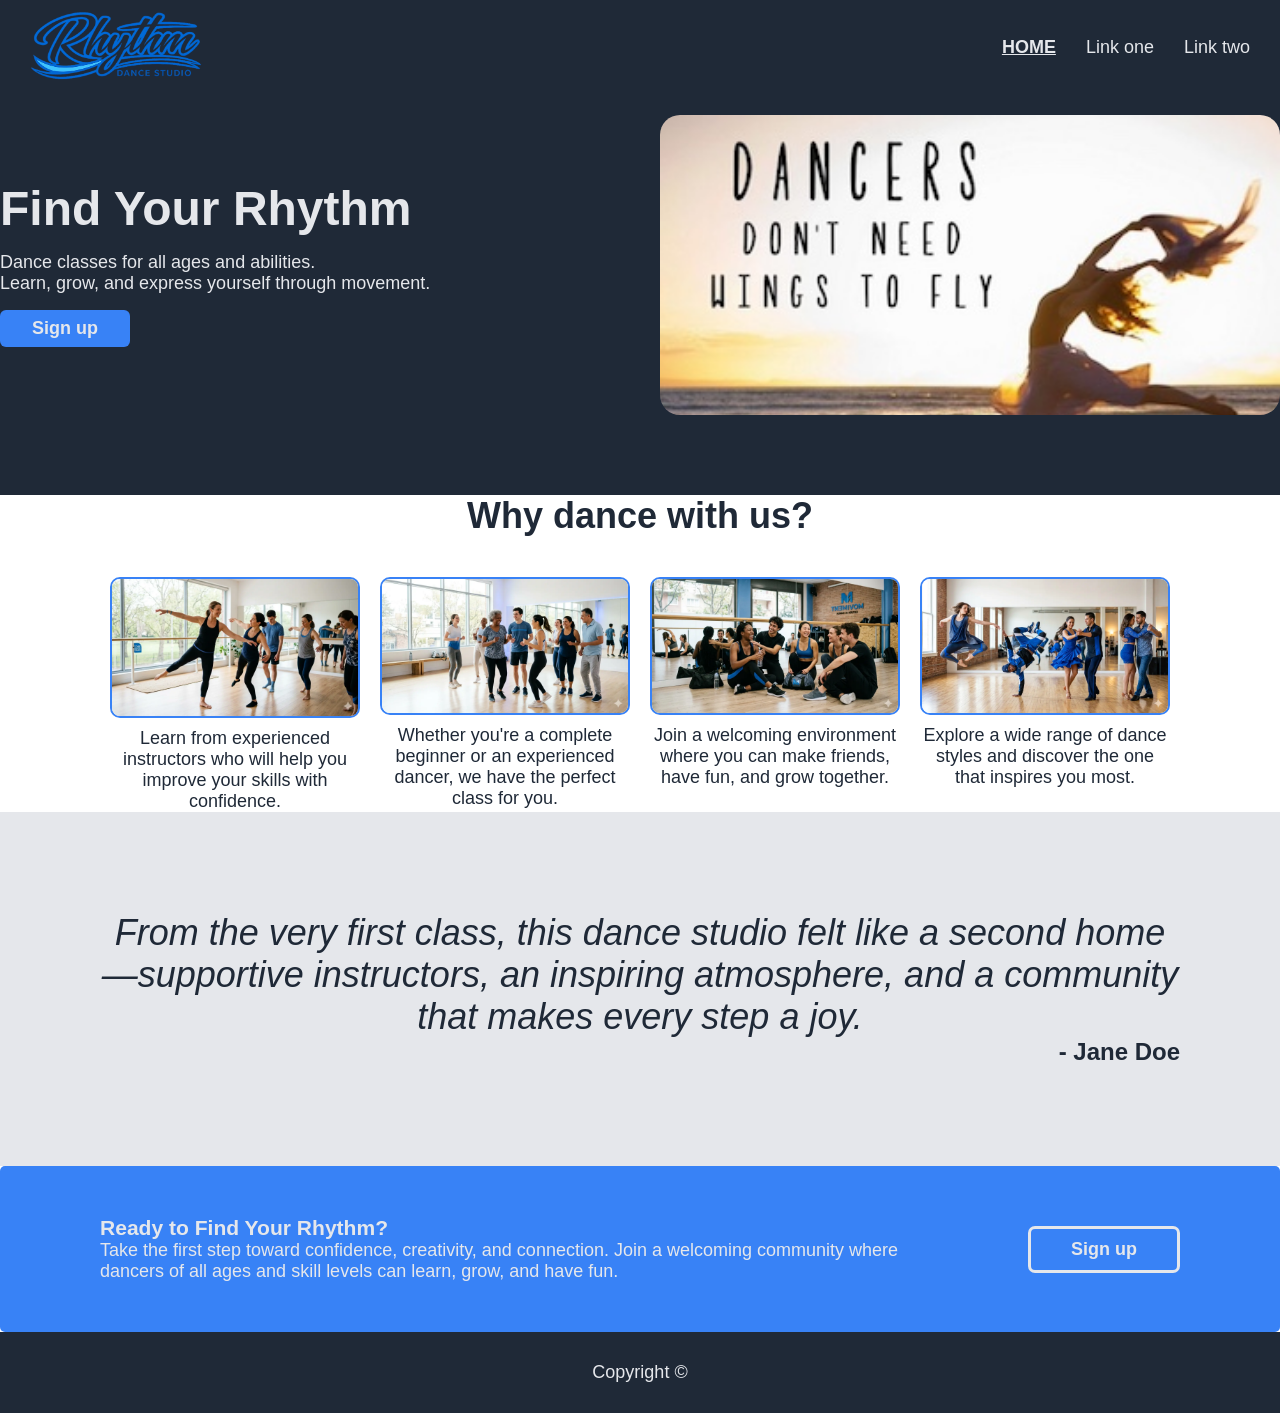
==== index.html @ b41df026 "feat: responsive CTA" ====
<!doctype html>
<html lang="en">
  <head>
    <meta charset="UTF-8" />
    <meta name="viewport" content="width=device-width, initial-scale=1.0" />
    <link rel="stylesheet" href="css/reset.css" />
    <link rel="stylesheet" href="css/typography.css" />
    <link rel="stylesheet" href="css/style.css" />
    <link rel="stylesheet" href="css/layout.css" />

    <title>Rhythm Dance Studio</title>
  </head>

  <body class="content-width">
    <header>
      <nav class="header-navigation">
        <a href="./index.html">
          <img src="./images/logo.png" alt="Rhythm Dance Studio" class="logo" />
        </a>

        <ul class="header-links">
          <li><a href="./index.html" class="active">HOME</a></li>
          <li><a href="#">Link one</a></li>
          <li><a href="#">Link two</a></li>
        </ul>
      </nav>
    </header>

    <main class="vertical-column landing-page">
      <section class="hero-body">
        <div class="hero-body-content">
          <h1 class="hero-body-title">Find Your Rhythm</h1>

          <p class="hero-body-subtext">
            Dance classes for all ages and abilities.
            <br />
            Learn, grow, and express yourself through movement.
          </p>
          <a href="#" class="btn-primary">Sign up</a>
        </div>

        <picture class="hero-body-image">
          <img
            src="./images/dancer.jpeg"
            alt="Dancers do not need wings to fly"
          />
        </picture>
      </section>

      <section>
        <h2 class="section-title">Why dance with us?</h2>

        <ul class="feature-list">
          <li>
            <figure class="feature">
              <img
                src="./images/features/1.webp"
                alt="A teacher guiding students during a dance class."
              />

              <figcaption>
                Learn from experienced instructors who will help you improve
                your skills with confidence.
              </figcaption>
            </figure>
          </li>

          <li>
            <figure class="feature">
              <img
                src="./images/features/2.webp"
                alt="Students of different ages and abilities dancing together."
              />

              <figcaption>
                Whether you're a complete beginner or an experienced dancer, we
                have the perfect class for you.
              </figcaption>
            </figure>
          </li>

          <li>
            <figure class="feature">
              <img
                src="./images/features/3.webp"
                alt="Students laughing and interacting before or after class."
              />

              <figcaption>
                Join a welcoming environment where you can make friends, have
                fun, and grow together.
              </figcaption>
            </figure>
          </li>

          <li>
            <figure class="feature">
              <img
                src="./images/features/4.webp"
                alt="A showcase of different styles such as Salsa, Bachata, Hip-Hop, and Contemporary."
              />

              <figcaption>
                Explore a wide range of dance styles and discover the one that
                inspires you most.
              </figcaption>
            </figure>
          </li>
        </ul>
      </section>

      <section class="quote-section">
        <p class="text">
          <em
            >From the very first class, this dance studio felt like a second
            home—supportive instructors, an inspiring atmosphere, and a
            community that makes every step a joy.</em
          >
        </p>
        <p class="author"><strong>- Jane Doe</strong></p>
      </section>

      <section class="cta">
        <div class="cta__content">
          <h3 class="cta__title">Ready to Find Your Rhythm?</h3>

          <p class="cta__description">
            Take the first step toward confidence, creativity, and connection.
            Join a welcoming community where dancers of all ages and skill
            levels can learn, grow, and have fun.
          </p>
        </div>

        <button class="cta__button">Sign up</button>
      </section>
    </main>

    <footer class="footer">
      <span class="footer__copyright">Copyright ©</span>
    </footer>
  </body>
</html>
---- css/typography.css ----
.section-title {
  font-size: var(--size-bigger);
  font-weight: 800;
  text-align: center;

  margin-bottom: 4rem;

  color: var(--color-text);
}
---- css/style.css ----
.quote-section {
  background-color: var(--color-text-light);
  justify-content: center;
  padding: 100px;
}

.quote-section .text {
  font-size: var(--size-bigger);
  font-weight: light;
  color: var(--color-text);
  text-align: center;
}
.quote-section .author {
  font-size: var(--size-big);
  color: var(--color-text);
  text-align: right;
}

.hero-body {
  display: flex;
  justify-content: space-between;
  align-items: center;

  background-color: var(--color-text);

  width: 100%;

  gap: 4rem;
  padding: 2rem 0 8rem;

  @media (max-width: 820px) {
    flex-direction: column;
  }
}

.header-navigation {
  display: flex;
  justify-content: space-between;
  align-items: center;

  background-color: var(--color-text);

  padding: 1rem 3rem;
}

.logo {
  height: 7rem;
}

.header-links {
  display: flex;
  list-style: none;
  gap: 3rem;
}

.header-links a {
  color: var(--color-text-light);
  text-decoration: none;
  font-size: var(--size-normal);
}

.header-links a.active {
  font-weight: bold;
  text-decoration: underline;
}

.header-links a:hover {
  text-decoration: underline;
}

.hero-body-content {
  flex: 1;

  display: flex;
  flex-direction: column;
  align-items: flex-start;

  gap: 1.6rem;
}

.hero-body-title {
  font-size: var(--size-hero);
  font-weight: extra-bold;
  color: var(--color-text-light);
  line-height: 1.1;
}

.hero-body-subtext {
  font-size: var(--size-normal);
  color: #e5e7eb;
}

.btn-primary {
  display: inline-block;
  background-color: var(--color-primary);
  color: var(--color-text-light);
  padding: 0.8rem 3.2rem;
  border-radius: 6px;
  text-decoration: none;
  font-size: var(--size-normal);
  font-weight: 700;
  transition: all 0.3s ease;
}

.btn-primary:hover {
  background-color: var(--color-text-light);
  color: var(--color-primary);
}

.hero-body-image {
  flex: 1;
  max-height: 30rem;
  overflow: hidden;
  border-radius: 20px;
}

.hero-body-image img {
  width: 100%;
  height: 100%;
  object-fit: cover;
}

.feature {
  min-width: 21rem;
  max-width: 25rem;

  @media (max-width: 1222px) {
    max-width: 30rem;
  }

  @media (max-width: 705px) {
    max-width: 40rem;
  }
}
.feature img {
  width: 100%;

  object-fit: cover;

  border: 2px solid var(--color-primary);
  border-radius: 10px;
}
.feature figcaption {
  font-size: var(--size-normal);
  text-align: center;
  margin-top: 0.5rem;
}

.feature-list {
  display: flex;
  justify-content: center;
  flex-wrap: wrap;

  width: 100%;

  gap: 2rem;

  list-style: none;
}

.cta {
  display: flex;
  justify-content: center;
  align-items: center;

  gap: 10rem;

  background-color: var(--color-primary);
  border-radius: 0.5rem;
  color: var(--color-text-light);

  width: fit-content;
  padding: 5rem 10rem;

  font-size: var(--size-normal);

  @media (max-width: 700px) {
    flex-direction: column;
    gap: 4rem;
  }
}

.cta__button {
  flex-shrink: 0;

  display: flex;
  justify-content: center;
  align-items: center;

  padding: 1rem 4rem;
  color: var(--color-text-light);
  background-color: var(--color-primary);
  font-size: var(--size-normal);
  font-weight: 700;
  border: 0.3rem solid var(--color-text-light);
  border-radius: 0.7rem;
  cursor: pointer;
}

.footer {
  text-align: center;
  background-color: var(--color-text);

  padding: 3rem 0;
  color: var(--color-text-light);
}
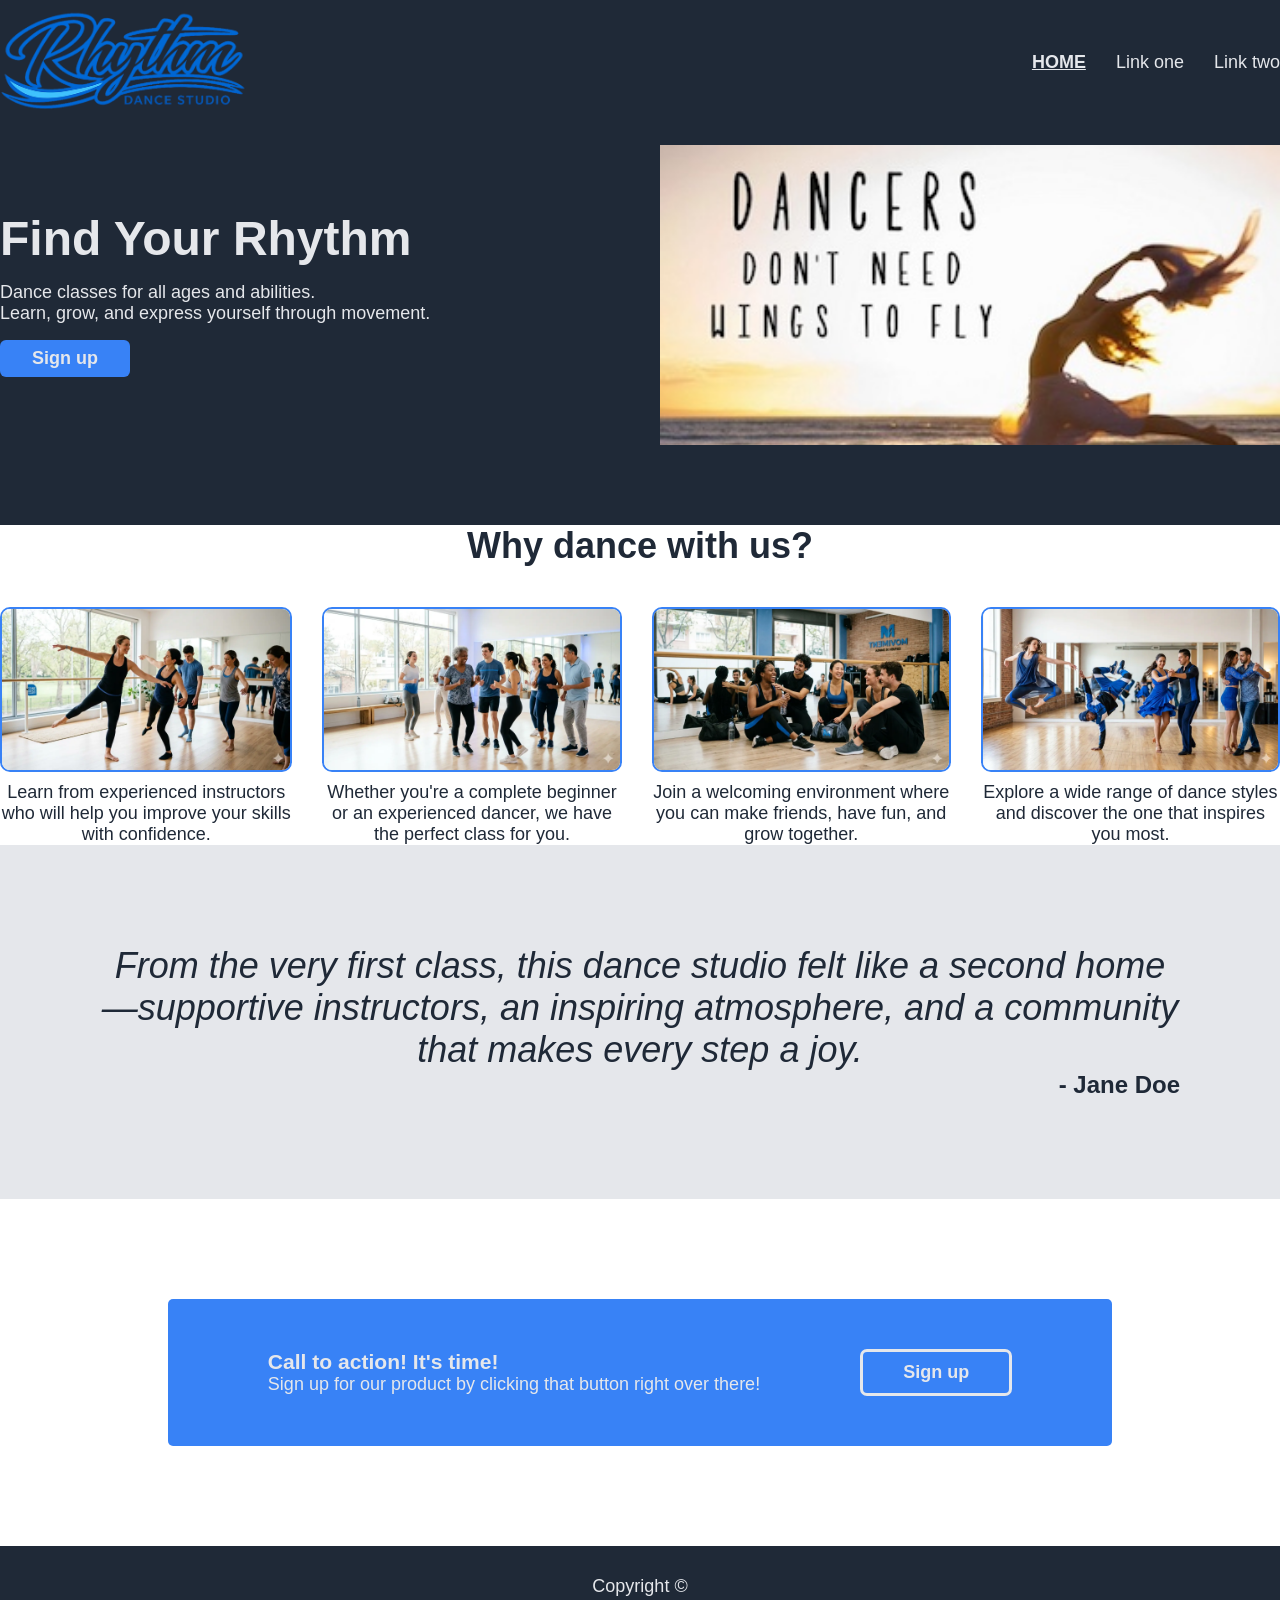
==== commit 075edd4c: "Merge branch 'JuanTorres93:master' into master" ====
--- a/index.html
+++ b/index.html
@@ -1,142 +1,121 @@
 <!doctype html>
 <html lang="en">
-  <head>
-    <meta charset="UTF-8" />
-    <meta name="viewport" content="width=device-width, initial-scale=1.0" />
-    <link rel="stylesheet" href="css/reset.css" />
-    <link rel="stylesheet" href="css/typography.css" />
-    <link rel="stylesheet" href="css/style.css" />
-    <link rel="stylesheet" href="css/layout.css" />
 
-    <title>Rhythm Dance Studio</title>
-  </head>
+<head>
+  <meta charset="UTF-8" />
+  <meta name="viewport" content="width=device-width, initial-scale=1.0" />
+  <link rel="stylesheet" href="css/reset.css" />
+  <link rel="stylesheet" href="css/typography.css" />
+  <link rel="stylesheet" href="css/style.css" />
 
-  <body class="content-width">
-    <header>
-      <nav class="header-navigation">
-        <a href="./index.html">
-          <img src="./images/logo.png" alt="Rhythm Dance Studio" class="logo" />
-        </a>
+  <title>Document</title>
+</head>
 
-        <ul class="header-links">
-          <li><a href="./index.html" class="active">HOME</a></li>
-          <li><a href="#">Link one</a></li>
-          <li><a href="#">Link two</a></li>
-        </ul>
-      </nav>
-    </header>
+</html>
 
-    <main class="vertical-column landing-page">
-      <section class="hero-body">
-        <div class="hero-body-content">
-          <h1 class="hero-body-title">Find Your Rhythm</h1>
+<body>
+  <header>
+    <nav class="header-navigation">
+      <a href="./index.html">
+        <img src="./images/logo.png" alt="Rhythm Dance Studio" class="logo">
+      </a>
+      <ul class="header-links">
+        <li><a href="./index.html" class="active">HOME</a></li>
+        <li><a href="#">Link one</a></li>
+        <li><a href="#">Link two</a></li>
+      </ul>
+    </nav>
 
-          <p class="hero-body-subtext">
-            Dance classes for all ages and abilities.
-            <br />
-            Learn, grow, and express yourself through movement.
-          </p>
-          <a href="#" class="btn-primary">Sign up</a>
-        </div>
+    <div class="header-body">
+      <div class="header-body-content">
+        <h1 class="header-body-title">Find Your Rhythm</h1>
+        <p class="header-body-subtext">
+          Dance classes for all ages and abilities.
+          <br>
+          Learn, grow, and express yourself through movement.
+        </p>
+        <a href="#" class="btn-primary">Sign up</a>
+      </div>
+      <div class="header-body-image">
+        <img src="./images/dancer.jpeg" alt="Dancers do not need winks to fly">
+      </div>
+    </div>
+  </header>
 
-        <picture class="hero-body-image">
-          <img
-            src="./images/dancer.jpeg"
-            alt="Dancers do not need wings to fly"
-          />
-        </picture>
-      </section>
+  <section>
+    <h2 class="section-title">Why dance with us?</h2>
 
-      <section>
-        <h2 class="section-title">Why dance with us?</h2>
+    <ul class="feature-list">
+      <li>
+        <figure class="feature">
+          <img src="./images/features/1.webp" alt="A teacher guiding students during a dance class." />
 
-        <ul class="feature-list">
-          <li>
-            <figure class="feature">
-              <img
-                src="./images/features/1.webp"
-                alt="A teacher guiding students during a dance class."
-              />
+          <figcaption>
+            Learn from experienced instructors who will help you improve your
+            skills with confidence.
+          </figcaption>
+        </figure>
+      </li>
 
-              <figcaption>
-                Learn from experienced instructors who will help you improve
-                your skills with confidence.
-              </figcaption>
-            </figure>
-          </li>
+      <li>
+        <figure class="feature">
+          <img src="./images/features/2.webp" alt="Students of different ages and abilities dancing together." />
 
-          <li>
-            <figure class="feature">
-              <img
-                src="./images/features/2.webp"
-                alt="Students of different ages and abilities dancing together."
-              />
+          <figcaption>
+            Whether you're a complete beginner or an experienced dancer, we
+            have the perfect class for you.
+          </figcaption>
+        </figure>
+      </li>
 
-              <figcaption>
-                Whether you're a complete beginner or an experienced dancer, we
-                have the perfect class for you.
-              </figcaption>
-            </figure>
-          </li>
+      <li>
+        <figure class="feature">
+          <img src="./images/features/3.webp" alt="Students laughing and interacting before or after class." />
 
-          <li>
-            <figure class="feature">
-              <img
-                src="./images/features/3.webp"
-                alt="Students laughing and interacting before or after class."
-              />
+          <figcaption>
+            Join a welcoming environment where you can make friends, have fun,
+            and grow together.
+          </figcaption>
+        </figure>
+      </li>
 
-              <figcaption>
-                Join a welcoming environment where you can make friends, have
-                fun, and grow together.
-              </figcaption>
-            </figure>
-          </li>
+      <li>
+        <figure class="feature">
+          <img src="./images/features/4.webp"
+            alt="A showcase of different styles such as Salsa, Bachata, Hip-Hop, and Contemporary." />
 
-          <li>
-            <figure class="feature">
-              <img
-                src="./images/features/4.webp"
-                alt="A showcase of different styles such as Salsa, Bachata, Hip-Hop, and Contemporary."
-              />
+          <figcaption>
+            Explore a wide range of dance styles and discover the one that
+            inspires you most.
+          </figcaption>
+        </figure>
+      </li>
+    </ul>
+  </section>
 
-              <figcaption>
-                Explore a wide range of dance styles and discover the one that
-                inspires you most.
-              </figcaption>
-            </figure>
-          </li>
-        </ul>
-      </section>
+  <section class="quote-section">
+    <p class="text"><em>From the very first class, this dance studio felt like a second home—supportive
+        instructors, an
+        inspiring atmosphere, and a community that makes every step a joy.</em>
+    </p>
+    <p class="author"><strong>- Jane Doe</strong></p>
+  </section>
 
-      <section class="quote-section">
-        <p class="text">
-          <em
-            >From the very first class, this dance studio felt like a second
-            home—supportive instructors, an inspiring atmosphere, and a
-            community that makes every step a joy.</em
-          >
-        </p>
-        <p class="author"><strong>- Jane Doe</strong></p>
-      </section>
+  <section class="cta">
+    <div class="cta__content">
+      <h3 class="cta__title">Call to action! It's time!</h3>
+      <p class="cta__description">
+        Sign up for our product by clicking that button right over there!
+      </p>
+    </div>
+    <div class="cta__button-container">
+      <button class="cta__button">Sign up</button>
+    </div>
+  </section>
 
-      <section class="cta">
-        <div class="cta__content">
-          <h3 class="cta__title">Ready to Find Your Rhythm?</h3>
+  <footer class="footer">
+    <span class="footer__copyright">Copyright ©</span>
+  </footer>
+</body>
 
-          <p class="cta__description">
-            Take the first step toward confidence, creativity, and connection.
-            Join a welcoming community where dancers of all ages and skill
-            levels can learn, grow, and have fun.
-          </p>
-        </div>
-
-        <button class="cta__button">Sign up</button>
-      </section>
-    </main>
-
-    <footer class="footer">
-      <span class="footer__copyright">Copyright ©</span>
-    </footer>
-  </body>
-</html>
+</html>
--- a/css/style.css
+++ b/css/style.css
@@ -1,50 +1,35 @@
-.quote-section {
-  background-color: var(--color-text-light);
-  justify-content: center;
-  padding: 100px;
+.quote-section{
+    background-color: var(--color-text-light);
+    justify-content:center;
+    padding: 100px;
 }
 
-.quote-section .text {
-  font-size: var(--size-bigger);
-  font-weight: light;
-  color: var(--color-text);
-  text-align: center;
+.quote-section .text{
+    font-size: var(--size-bigger);
+    font-weight: light;
+    color: var(--color-text);
+    text-align: center;
 }
-.quote-section .author {
-  font-size: var(--size-big);
-  color: var(--color-text);
-  text-align: right;
+.quote-section .author{
+    font-size: var(--size-big);
+    color: var(--color-text);
+    text-align: right;
 }
-
-.hero-body {
-  display: flex;
-  justify-content: space-between;
-  align-items: center;
-
+header {
   background-color: var(--color-text);
-
-  width: 100%;
-
-  gap: 4rem;
-  padding: 2rem 0 8rem;
-
-  @media (max-width: 820px) {
-    flex-direction: column;
-  }
+  padding: 0 0rem;
 }
 
 .header-navigation {
   display: flex;
   justify-content: space-between;
   align-items: center;
-
-  background-color: var(--color-text);
-
-  padding: 1rem 3rem;
 }
 
 .logo {
-  height: 7rem;
+  height: 10rem;
+  margin-top: 1rem;
+  margin-bottom: 1rem;
 }
 
 .header-links {
@@ -65,27 +50,33 @@
 }
 
 .header-links a:hover {
-  text-decoration: underline;
+  font-weight: bold;
 }
 
-.hero-body-content {
+.header-body {
+  display: flex;
+  justify-content: space-between;
+  align-items: center;
+  gap: 4rem;
+  padding: 2rem 0 8rem;
+}
+
+.header-body-content {
   flex: 1;
-
   display: flex;
   flex-direction: column;
   align-items: flex-start;
-
   gap: 1.6rem;
 }
 
-.hero-body-title {
+.header-body-title {
   font-size: var(--size-hero);
   font-weight: extra-bold;
   color: var(--color-text-light);
   line-height: 1.1;
 }
 
-.hero-body-subtext {
+.header-body-subtext {
   font-size: var(--size-normal);
   color: #e5e7eb;
 }
@@ -107,30 +98,23 @@
   color: var(--color-primary);
 }
 
-.hero-body-image {
+.header-body-image {
   flex: 1;
-  max-height: 30rem;
+  max-height: 300px;
   overflow: hidden;
-  border-radius: 20px;
+  border-radius: none;
 }
 
-.hero-body-image img {
+.header-body-image img {
   width: 100%;
   height: 100%;
   object-fit: cover;
 }
 
 .feature {
-  min-width: 21rem;
-  max-width: 25rem;
+  min-width: 19rem;
 
-  @media (max-width: 1222px) {
-    max-width: 30rem;
-  }
-
-  @media (max-width: 705px) {
-    max-width: 40rem;
-  }
+  overflow: hidden;
 }
 .feature img {
   width: 100%;
@@ -148,22 +132,15 @@
 
 .feature-list {
   display: flex;
-  justify-content: center;
-  flex-wrap: wrap;
-
-  width: 100%;
-
-  gap: 2rem;
-
   list-style: none;
+  gap: 3rem;
+  justify-content: space-around;
 }
-
+/* -------------------------------cta - footer----------------------------------- */
 .cta {
   display: flex;
-  justify-content: center;
+  justify-content: space-between;
   align-items: center;
-
-  gap: 10rem;
 
   background-color: var(--color-primary);
   border-radius: 0.5rem;
@@ -171,18 +148,19 @@
 
   width: fit-content;
   padding: 5rem 10rem;
-
+  margin: 10rem auto 10rem auto;
   font-size: var(--size-normal);
-
-  @media (max-width: 700px) {
-    flex-direction: column;
-    gap: 4rem;
-  }
 }
 
+.cta__button-container {
+  display: flex;
+  justify-content: center;
+  align-items: center;
+
+  gap: 2rem;
+  margin-left: 10rem;
+}
 .cta__button {
-  flex-shrink: 0;
-
   display: flex;
   justify-content: center;
   align-items: center;
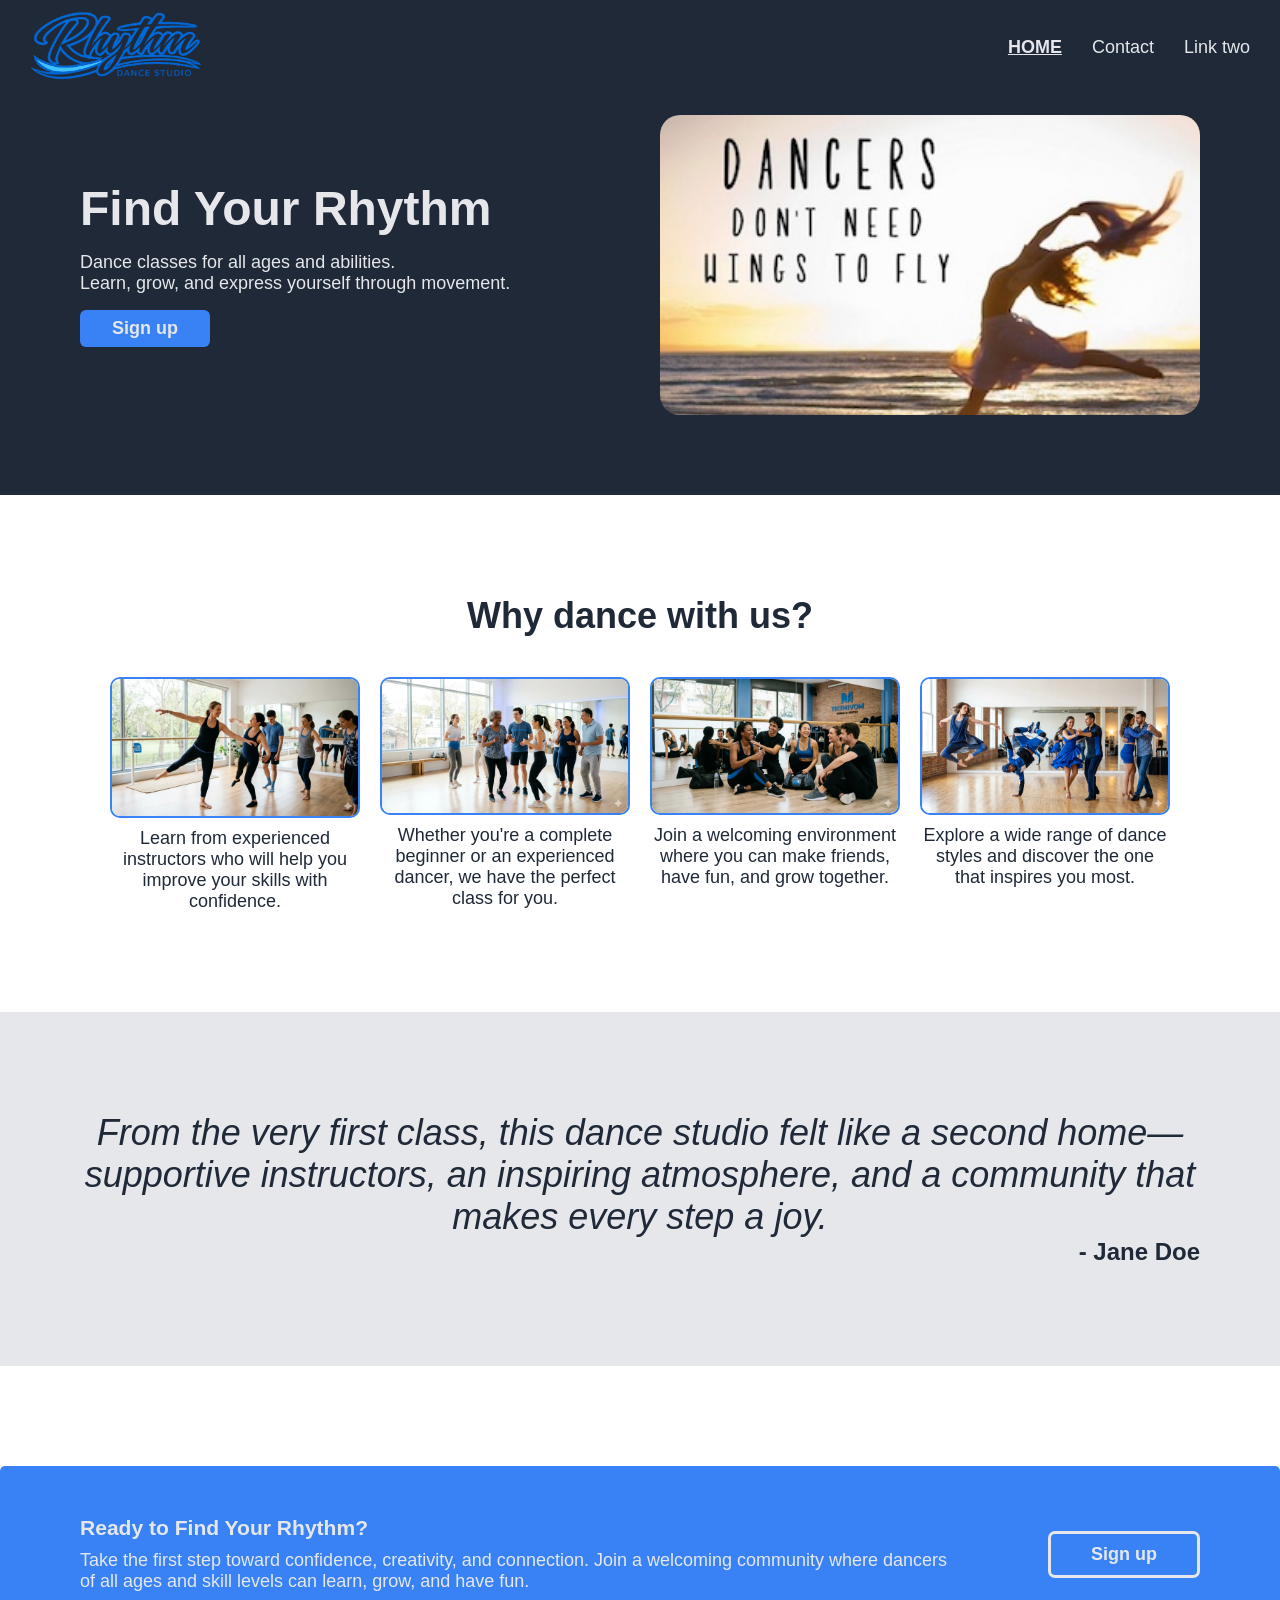
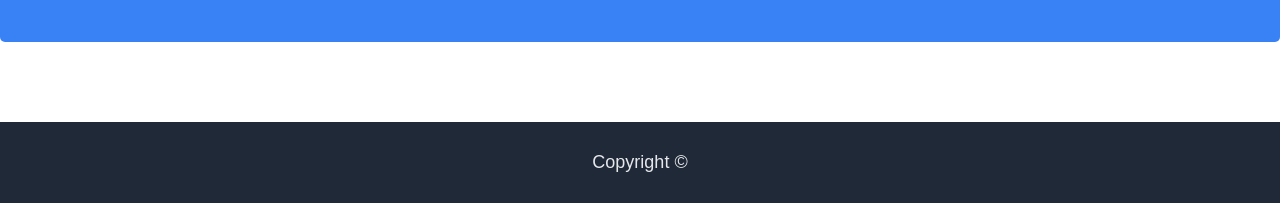
==== commit b9fb4e4d: "feat: created hero section for contact page" ====
--- a/index.html
+++ b/index.html
@@ -1,121 +1,143 @@
 <!doctype html>
 <html lang="en">
+  <head>
+    <meta charset="UTF-8" />
+    <meta name="viewport" content="width=device-width, initial-scale=1.0" />
 
-<head>
-  <meta charset="UTF-8" />
-  <meta name="viewport" content="width=device-width, initial-scale=1.0" />
-  <link rel="stylesheet" href="css/reset.css" />
-  <link rel="stylesheet" href="css/typography.css" />
-  <link rel="stylesheet" href="css/style.css" />
+    <link rel="stylesheet" href="css/reset.css" />
+    <link rel="stylesheet" href="css/typography.css" />
+    <link rel="stylesheet" href="css/style.css" />
+    <link rel="stylesheet" href="css/layout.css" />
 
-  <title>Document</title>
-</head>
+    <title>Rhythm Dance Studio</title>
+  </head>
 
+  <body class="content-width">
+    <header>
+      <nav class="header-navigation">
+        <a href="./index.html">
+          <img src="./images/logo.png" alt="Rhythm Dance Studio" class="logo" />
+        </a>
+
+        <ul class="header-links">
+          <li><a href="./index.html" class="active">HOME</a></li>
+          <li><a href="./pages/contact.html">Contact</a></li>
+          <li><a href="#">Link two</a></li>
+        </ul>
+      </nav>
+    </header>
+
+    <main class="vertical-column landing-page sections-padding">
+      <section class="hero-body">
+        <div class="hero-body-content">
+          <h1 class="hero-body-title">Find Your Rhythm</h1>
+
+          <p class="hero-body-subtext">
+            Dance classes for all ages and abilities.
+            <br />
+            Learn, grow, and express yourself through movement.
+          </p>
+          <a href="#" class="btn-primary">Sign up</a>
+        </div>
+
+        <picture class="hero-body-image">
+          <img
+            src="./images/dancer.jpeg"
+            alt="Dancers do not need wings to fly"
+          />
+        </picture>
+      </section>
+
+      <section>
+        <h2 class="section-title">Why dance with us?</h2>
+
+        <ul class="feature-list">
+          <li>
+            <figure class="feature">
+              <img
+                src="./images/features/1.webp"
+                alt="A teacher guiding students during a dance class."
+              />
+
+              <figcaption>
+                Learn from experienced instructors who will help you improve
+                your skills with confidence.
+              </figcaption>
+            </figure>
+          </li>
+
+          <li>
+            <figure class="feature">
+              <img
+                src="./images/features/2.webp"
+                alt="Students of different ages and abilities dancing together."
+              />
+
+              <figcaption>
+                Whether you're a complete beginner or an experienced dancer, we
+                have the perfect class for you.
+              </figcaption>
+            </figure>
+          </li>
+
+          <li>
+            <figure class="feature">
+              <img
+                src="./images/features/3.webp"
+                alt="Students laughing and interacting before or after class."
+              />
+
+              <figcaption>
+                Join a welcoming environment where you can make friends, have
+                fun, and grow together.
+              </figcaption>
+            </figure>
+          </li>
+
+          <li>
+            <figure class="feature">
+              <img
+                src="./images/features/4.webp"
+                alt="A showcase of different styles such as Salsa, Bachata, Hip-Hop, and Contemporary."
+              />
+
+              <figcaption>
+                Explore a wide range of dance styles and discover the one that
+                inspires you most.
+              </figcaption>
+            </figure>
+          </li>
+        </ul>
+      </section>
+
+      <section class="quote-section">
+        <p class="text">
+          <em
+            >From the very first class, this dance studio felt like a second
+            home—supportive instructors, an inspiring atmosphere, and a
+            community that makes every step a joy.</em
+          >
+        </p>
+        <p class="author"><strong>- Jane Doe</strong></p>
+      </section>
+
+      <section class="cta">
+        <div class="cta__content">
+          <h3 class="cta__title">Ready to Find Your Rhythm?</h3>
+
+          <p class="cta__description">
+            Take the first step toward confidence, creativity, and connection.
+            Join a welcoming community where dancers of all ages and skill
+            levels can learn, grow, and have fun.
+          </p>
+        </div>
+
+        <button class="cta__button">Sign up</button>
+      </section>
+    </main>
+
+    <footer class="footer">
+      <span class="footer__copyright">Copyright ©</span>
+    </footer>
+  </body>
 </html>
-
-<body>
-  <header>
-    <nav class="header-navigation">
-      <a href="./index.html">
-        <img src="./images/logo.png" alt="Rhythm Dance Studio" class="logo">
-      </a>
-      <ul class="header-links">
-        <li><a href="./index.html" class="active">HOME</a></li>
-        <li><a href="#">Link one</a></li>
-        <li><a href="#">Link two</a></li>
-      </ul>
-    </nav>
-
-    <div class="header-body">
-      <div class="header-body-content">
-        <h1 class="header-body-title">Find Your Rhythm</h1>
-        <p class="header-body-subtext">
-          Dance classes for all ages and abilities.
-          <br>
-          Learn, grow, and express yourself through movement.
-        </p>
-        <a href="#" class="btn-primary">Sign up</a>
-      </div>
-      <div class="header-body-image">
-        <img src="./images/dancer.jpeg" alt="Dancers do not need winks to fly">
-      </div>
-    </div>
-  </header>
-
-  <section>
-    <h2 class="section-title">Why dance with us?</h2>
-
-    <ul class="feature-list">
-      <li>
-        <figure class="feature">
-          <img src="./images/features/1.webp" alt="A teacher guiding students during a dance class." />
-
-          <figcaption>
-            Learn from experienced instructors who will help you improve your
-            skills with confidence.
-          </figcaption>
-        </figure>
-      </li>
-
-      <li>
-        <figure class="feature">
-          <img src="./images/features/2.webp" alt="Students of different ages and abilities dancing together." />
-
-          <figcaption>
-            Whether you're a complete beginner or an experienced dancer, we
-            have the perfect class for you.
-          </figcaption>
-        </figure>
-      </li>
-
-      <li>
-        <figure class="feature">
-          <img src="./images/features/3.webp" alt="Students laughing and interacting before or after class." />
-
-          <figcaption>
-            Join a welcoming environment where you can make friends, have fun,
-            and grow together.
-          </figcaption>
-        </figure>
-      </li>
-
-      <li>
-        <figure class="feature">
-          <img src="./images/features/4.webp"
-            alt="A showcase of different styles such as Salsa, Bachata, Hip-Hop, and Contemporary." />
-
-          <figcaption>
-            Explore a wide range of dance styles and discover the one that
-            inspires you most.
-          </figcaption>
-        </figure>
-      </li>
-    </ul>
-  </section>
-
-  <section class="quote-section">
-    <p class="text"><em>From the very first class, this dance studio felt like a second home—supportive
-        instructors, an
-        inspiring atmosphere, and a community that makes every step a joy.</em>
-    </p>
-    <p class="author"><strong>- Jane Doe</strong></p>
-  </section>
-
-  <section class="cta">
-    <div class="cta__content">
-      <h3 class="cta__title">Call to action! It's time!</h3>
-      <p class="cta__description">
-        Sign up for our product by clicking that button right over there!
-      </p>
-    </div>
-    <div class="cta__button-container">
-      <button class="cta__button">Sign up</button>
-    </div>
-  </section>
-
-  <footer class="footer">
-    <span class="footer__copyright">Copyright ©</span>
-  </footer>
-</body>
-
-</html>
--- a/css/typography.css
+++ b/css/typography.css
@@ -1,6 +1,6 @@
 .section-title {
   font-size: var(--size-bigger);
-  font-weight: 800;
+  font-weight: extra-bold;
   text-align: center;
 
   margin-bottom: 4rem;
--- a/css/style.css
+++ b/css/style.css
@@ -1,35 +1,57 @@
-.quote-section{
-    background-color: var(--color-text-light);
-    justify-content:center;
-    padding: 100px;
-}
-
-.quote-section .text{
-    font-size: var(--size-bigger);
-    font-weight: light;
-    color: var(--color-text);
-    text-align: center;
-}
-.quote-section .author{
-    font-size: var(--size-big);
-    color: var(--color-text);
-    text-align: right;
-}
-header {
+.quote-section {
+  background-color: var(--color-text-light);
+  justify-content: center;
+  padding: 100px;
+}
+
+.quote-section .text {
+  font-size: var(--size-bigger);
+  font-weight: 300;
+  font-style: italic;
+
+  color: var(--color-text);
+  text-align: center;
+}
+.quote-section .author {
+  font-size: var(--size-big);
+  color: var(--color-text);
+  text-align: right;
+}
+
+.hero-body {
+  display: flex;
+  justify-content: space-between;
+  align-items: center;
+
   background-color: var(--color-text);
-  padding: 0 0rem;
+
+  width: 100%;
+
+  gap: 4rem;
+  padding: 2rem 0 8rem;
+
+  @media (max-width: 820px) {
+    flex-direction: column;
+  }
 }
 
 .header-navigation {
   display: flex;
   justify-content: space-between;
   align-items: center;
+
+  background-color: var(--color-text);
+
+  padding: 1rem 3rem;
+
+  @media (max-width: 680px) {
+    flex-direction: column;
+    gap: 2rem;
+  }
 }
 
 .logo {
-  height: 10rem;
-  margin-top: 1rem;
-  margin-bottom: 1rem;
+  height: 7rem;
 }
 
 .header-links {
@@ -50,33 +72,27 @@
 }
 
 .header-links a:hover {
-  font-weight: bold;
-}
-
-.header-body {
-  display: flex;
-  justify-content: space-between;
-  align-items: center;
-  gap: 4rem;
-  padding: 2rem 0 8rem;
-}
-
-.header-body-content {
+  text-decoration: underline;
+}
+
+.hero-body-content {
   flex: 1;
+
   display: flex;
   flex-direction: column;
   align-items: flex-start;
+
   gap: 1.6rem;
 }
 
-.header-body-title {
+.hero-body-title {
   font-size: var(--size-hero);
   font-weight: extra-bold;
   color: var(--color-text-light);
   line-height: 1.1;
 }
 
-.header-body-subtext {
+.hero-body-subtext {
   font-size: var(--size-normal);
   color: #e5e7eb;
 }
@@ -98,23 +114,30 @@
   color: var(--color-primary);
 }
 
-.header-body-image {
+.hero-body-image {
   flex: 1;
-  max-height: 300px;
+  max-height: 30rem;
   overflow: hidden;
-  border-radius: none;
-}
-
-.header-body-image img {
+  border-radius: 20px;
+}
+
+.hero-body-image img {
   width: 100%;
   height: 100%;
   object-fit: cover;
 }
 
 .feature {
-  min-width: 19rem;
-
-  overflow: hidden;
+  min-width: 21rem;
+  max-width: 25rem;
+
+  @media (max-width: 1222px) {
+    max-width: 30rem;
+  }
+
+  @media (max-width: 705px) {
+    max-width: 40rem;
+  }
 }
 .feature img {
   width: 100%;
@@ -132,15 +155,22 @@
 
 .feature-list {
   display: flex;
+  justify-content: center;
+  flex-wrap: wrap;
+
+  width: 100%;
+
+  gap: 2rem;
+
   list-style: none;
-  gap: 3rem;
-  justify-content: space-around;
-}
-/* -------------------------------cta - footer----------------------------------- */
+}
+
 .cta {
   display: flex;
-  justify-content: space-between;
-  align-items: center;
+  justify-content: center;
+  align-items: center;
+
+  gap: 10rem;
 
   background-color: var(--color-primary);
   border-radius: 0.5rem;
@@ -148,19 +178,25 @@
 
   width: fit-content;
   padding: 5rem 10rem;
-  margin: 10rem auto 10rem auto;
-  font-size: var(--size-normal);
-}
-
-.cta__button-container {
-  display: flex;
-  justify-content: center;
-  align-items: center;
-
-  gap: 2rem;
-  margin-left: 10rem;
-}
+
+  font-size: var(--size-normal);
+
+  @media (max-width: 700px) {
+    flex-direction: column;
+    gap: 4rem;
+  }
+}
+
+.cta__content {
+  display: flex;
+  flex-direction: column;
+
+  gap: 1rem;
+}
+
 .cta__button {
+  flex-shrink: 0;
+
   display: flex;
   justify-content: center;
   align-items: center;
--- a/css/layout.css
+++ b/css/layout.css
@@ -0,0 +1,21 @@
+.content-width {
+  max-width: 140rem;
+  margin: 0 auto;
+}
+
+.vertical-column {
+  display: flex;
+  flex-direction: column;
+
+  align-items: center;
+
+  gap: 10rem;
+}
+
+.sections-padding > section {
+  padding-left: 8rem;
+  padding-right: 8rem;
+}
+.landing-page + footer {
+  margin-top: 8rem;
+}
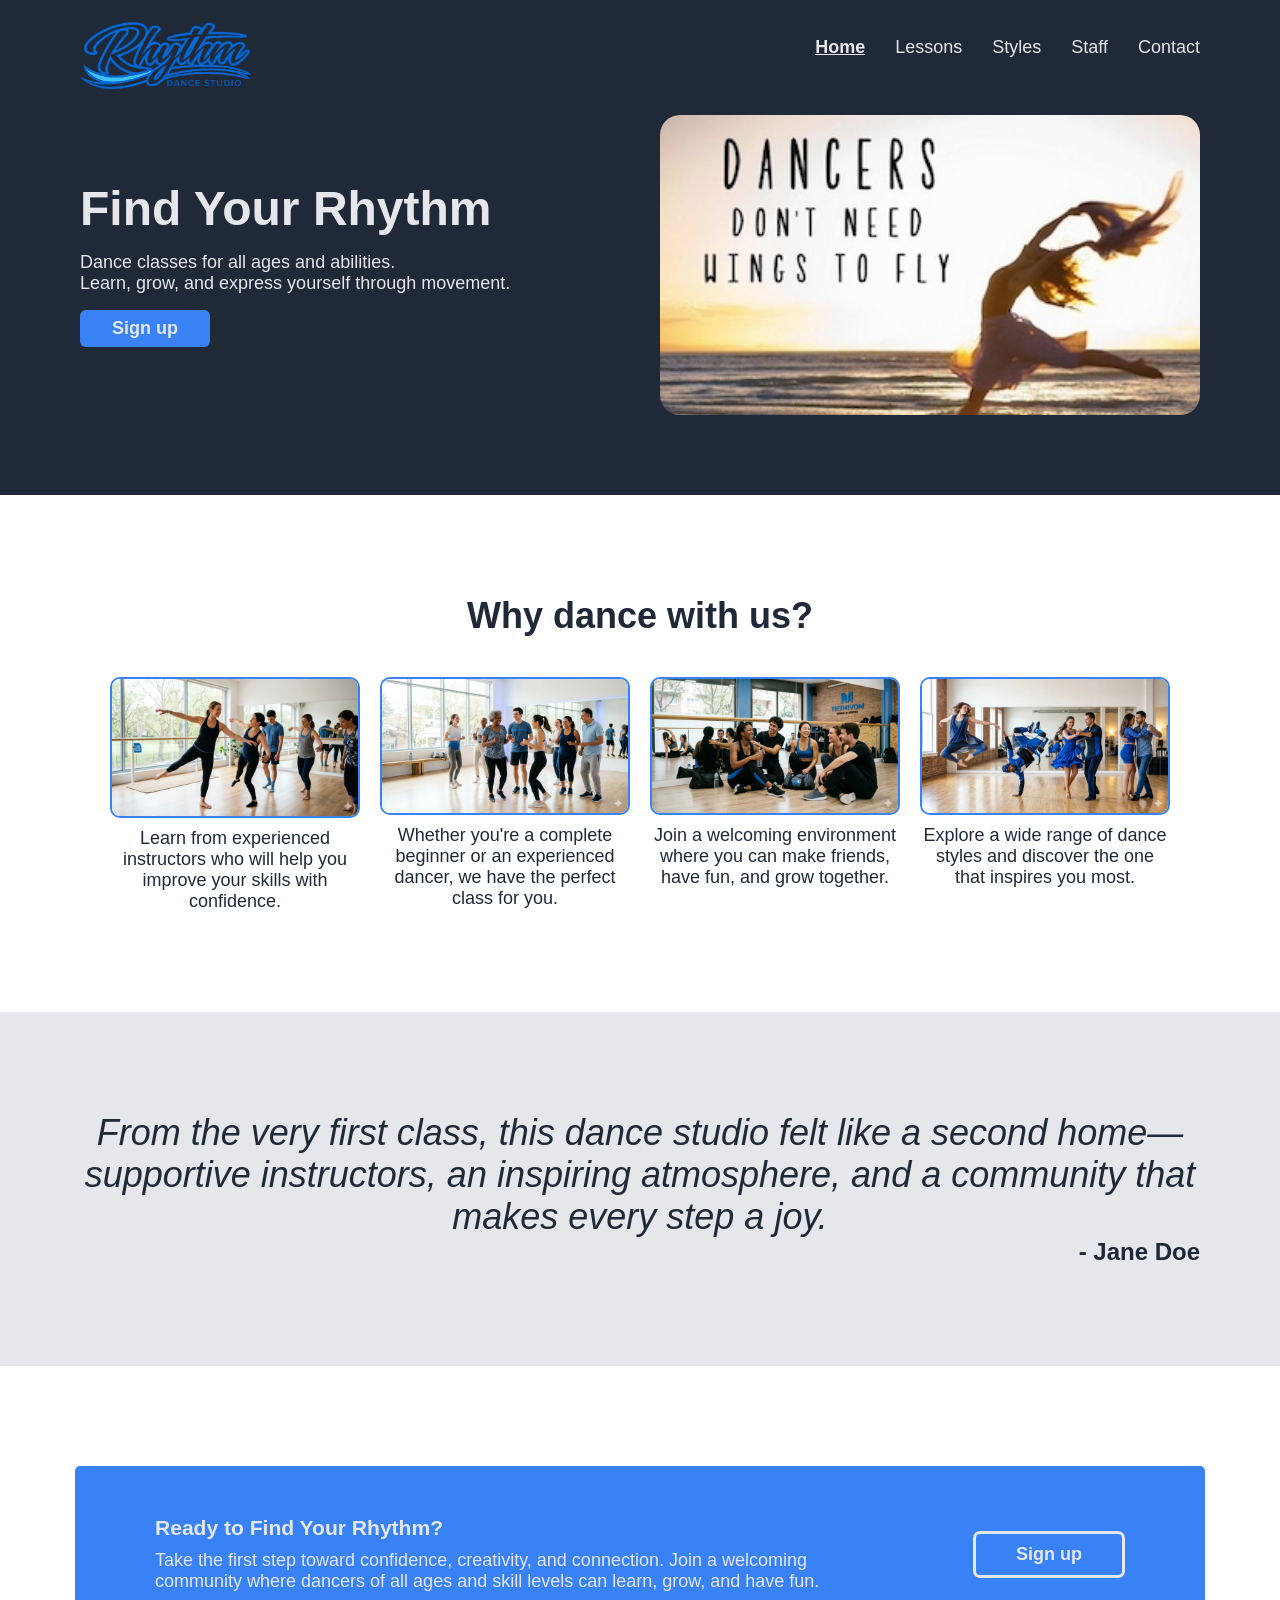
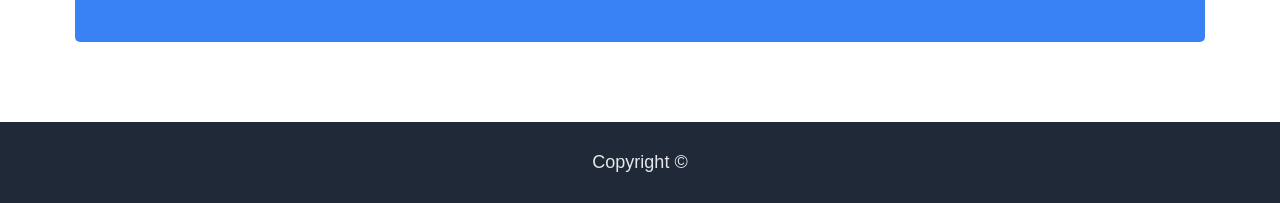
==== commit 9600c847: "Resolve merge conflicts" ====
--- a/index.html
+++ b/index.html
@@ -18,16 +18,27 @@
         <a href="./index.html">
           <img src="./images/logo.png" alt="Rhythm Dance Studio" class="logo" />
         </a>
+        <div class="mobile-menu">
+          <input type="checkbox" id="nav-toggle" class="nav-toggle" />
 
-        <ul class="header-links">
-          <li><a href="./index.html" class="active">HOME</a></li>
-          <li><a href="./pages/contact.html">Contact</a></li>
-          <li><a href="#">Link two</a></li>
-        </ul>
+          <label for="nav-toggle" class="nav-toggle-label">
+            <span></span>
+            <span></span>
+            <span></span>
+          </label>
+
+          <ul class="header-links">
+            <li><a href="./index.html" class="active">Home</a></li>
+            <li><a href="./pages/lessons.html">Lessons</a></li>
+            <li><a href="./pages/styles.html">Styles</a></li>
+            <li><a href="./pages/staff.html">Staff</a></li>
+            <li><a href="./pages/contact.html">Contact</a></li>
+          </ul>
+        </div>
       </nav>
     </header>
 
-    <main class="vertical-column landing-page sections-padding">
+    <main class="vertical-column sections-padding">
       <section class="hero-body">
         <div class="hero-body-content">
           <h1 class="hero-body-title">Find Your Rhythm</h1>
@@ -132,7 +143,7 @@
           </p>
         </div>
 
-        <button class="cta__button">Sign up</button>
+        <button class="cta__button btn-primary">Sign up</button>
       </section>
     </main>
 
--- a/css/style.css
+++ b/css/style.css
@@ -1,7 +1,7 @@
 .quote-section {
-  background-color: var(--color-text-light);
-  justify-content: center;
-  padding: 100px;
+    background-color: var(--color-text-light);
+    justify-content:center;
+    padding: 10rem;
 }
 
 .quote-section .text {
@@ -41,23 +41,88 @@
   align-items: center;
 
   background-color: var(--color-text);
-
-  padding: 1rem 3rem;
-
-  @media (max-width: 680px) {
-    flex-direction: column;
-    gap: 2rem;
-  }
+  padding-left: 8rem;
+  padding-right: 8rem;
+  position: relative;
+}
+
+.mobile-menu {
+  position: relative;
 }
 
 .logo {
   height: 7rem;
+  margin-top: 2rem;
+}
+
+.nav-toggle {
+  display: none;
+}
+
+.nav-toggle-label {
+  display: none;
+  flex-direction: column;
+  justify-content: center;
+  gap: 0.4rem;
+
+  cursor: pointer;
+
+  @media (max-width: 680px) {
+    display: flex;
+  }
+}
+
+.nav-toggle-label span {
+  display: block;
+  width: 2.5rem;
+  height: 0.3rem;
+
+  background-color: var(--color-text-light);
+  border-radius: 2px;
 }
 
 .header-links {
   display: flex;
   list-style: none;
   gap: 3rem;
+
+  @media (max-width: 680px) {
+    display: none;
+    flex-direction: column;
+    align-items: flex-end;
+
+    position: absolute;
+    top: calc(100% + 1rem);
+    right: 0;
+
+    background-color: var(--color-text);
+
+    padding: 1.5rem 2rem;
+    border-radius: 0.5rem;
+
+    gap: 1rem;
+
+    z-index: 10;
+
+    .nav-toggle-label {
+      display: flex;
+    }
+  }
+}
+
+.nav-toggle:checked ~ .header-links {
+  display: flex;
+}
+
+@media (max-width: 680px) {
+  .header-navigation {
+    padding-left: 2rem;
+    padding-right: 2rem;
+  }
+
+  .logo {
+    height: 5rem;
+  }
 }
 
 .header-links a {
@@ -176,7 +241,6 @@
   border-radius: 0.5rem;
   color: var(--color-text-light);
 
-  width: fit-content;
   padding: 5rem 10rem;
 
   font-size: var(--size-normal);
@@ -218,3 +282,167 @@
   padding: 3rem 0;
   color: var(--color-text-light);
 }
+
+.bio-list {
+  list-style: none;
+  display: flex;
+  flex-direction: column;
+  gap: 5rem;
+  padding: 2rem;
+}
+
+.bio-item {
+  display: flex;
+  flex-direction: row;
+  align-items: flex-start;
+  gap: 4rem;
+}
+
+.bio{
+  text-align: justify;
+  font-size: var(--size-normal);
+}
+
+.bio-header{
+  display: flex;
+  flex-direction: column;
+  align-items: flex-start;
+}
+
+.bio-text {
+
+  justify-content: center;
+  align-items: center;
+  padding: 2rem;
+}
+
+.name{
+  text-align: center;
+}
+
+.role{
+  text-align: center;
+}
+
+.bio-picture {
+  width: 15rem;
+  height: 17.5rem;
+  border-radius: 2rem;
+  border: 2px solid var(--color-primary);
+}
+
+
+.contact-icon {
+  display: inline-block;
+  width: 6rem;
+  height: 6rem;
+
+  transform: scale(1.8);
+
+  background-color: var(--color-primary);
+
+  -webkit-mask-size: contain;
+  mask-size: contain;
+}
+.contact-icon__location {
+  -webkit-mask: url('../images/icons/map-pin.svg') no-repeat center;
+  mask: url('../images/icons/map-pin.svg') no-repeat center;
+}
+.contact-icon__phone {
+  -webkit-mask: url('../images/icons/phone.svg') no-repeat center;
+  mask: url('../images/icons/phone.svg') no-repeat center;
+}
+.contact-icon__email {
+  -webkit-mask: url('../images/icons/mail.svg') no-repeat center;
+  mask: url('../images/icons/mail.svg') no-repeat center;
+}
+
+.contact-card {
+  display: flex;
+  flex-direction: column;
+  align-items: center;
+  justify-content: center;
+
+  min-width: 30rem;
+  flex: 1;
+
+  gap: 1rem;
+
+  padding: 0.5rem 2rem 2.5rem;
+
+  border: 1px solid var(--color-text-light);
+  border-radius: 10px;
+
+  text-align: center;
+}
+.contact-card__title {
+  font-size: var(--size-big);
+  font-weight: 700;
+}
+.contact-card__text {
+  font-size: var(--size-normal);
+  font-style: italic;
+}
+
+.contact-cards {
+  display: flex;
+  justify-content: center;
+  flex-wrap: wrap;
+
+  gap: 2rem;
+
+  list-style: none;
+}
+
+.contact-form-section {
+  gap: 3rem;
+
+  background-color: var(--color-text-light);
+
+  padding-top: 6rem;
+  padding-bottom: 6rem;
+}
+.contact-form-section picture {
+  border: 1px solid var(--color-text);
+  border-radius: 10px;
+  overflow: hidden;
+}
+
+.contact-form {
+  display: flex;
+  flex-direction: column;
+  gap: 2rem;
+
+  padding: 2rem 3rem;
+
+  border: 1px solid var(--color-primary);
+  border-radius: 10px;
+}
+.contact-form,
+.name-email-wrapper {
+  @media (max-width: 820px) {
+    width: 100%;
+  }
+}
+.contact-form .row-elements-equal-size {
+  gap: 1rem;
+}
+.contact-form__message-wrapper {
+  flex: 1;
+}
+.contact-form__message {
+  height: 100%;
+}
+.contact-form .input-with-label {
+  @media (max-width: 820px) {
+    flex: 1;
+    width: 100%;
+  }
+}
+
+.input-with-label {
+  display: flex;
+  flex-direction: column;
+
+  gap: 0.5rem;
+}
--- a/css/layout.css
+++ b/css/layout.css
@@ -1,5 +1,5 @@
 .content-width {
-  max-width: 140rem;
+  /*max-width: 140rem;*/
   margin: 0 auto;
 }
 
@@ -11,11 +11,74 @@
 
   gap: 10rem;
 }
+.vertical-column.contact-page {
+  gap: 3rem;
+}
 
 .sections-padding > section {
   padding-left: 8rem;
   padding-right: 8rem;
+
+  @media (max-width: 700px) {
+    padding-left: 4rem;
+    padding-right: 4rem;
+  }
+
+  @media (max-width: 460px) {
+    padding-left: 2rem;
+    padding-right: 2rem;
+  }
 }
-.landing-page + footer {
+.sections-padding > section:not(.cta) {
+  width: 100%;
+}
+.sections-padding > .cta {
+  width: calc(100% - 15rem);
+}
+@media (max-width: 700px) {
+  .sections-padding > .cta {
+    width: 100%;
+  }
+}
+.sections-padding + footer {
   margin-top: 8rem;
 }
+.sections-padding.contact-page + footer {
+  margin-top: 3rem;
+}
+
+.row-elements-equal-size {
+  display: flex;
+}
+.row-elements-equal-size > * {
+  max-width: 50%;
+}
+.row-elements-equal-size img {
+  width: 100%;
+  height: 100%;
+  object-fit: cover;
+}
+.row-elements-equal-size.contact-form-section {
+  @media (max-width: 820px) {
+    flex-direction: column;
+    align-items: center;
+  }
+}
+.row-elements-equal-size.contact-form-section > * {
+  @media (max-width: 820px) {
+    flex-direction: column;
+    align-items: center;
+
+    max-width: 100%;
+  }
+}
+.row-elements-equal-size.name-email-wrapper {
+  @media (max-width: 820px) {
+    flex-direction: column;
+  }
+}
+.row-elements-equal-size.name-email-wrapper > * {
+  @media (max-width: 820px) {
+    max-width: 100%;
+  }
+}
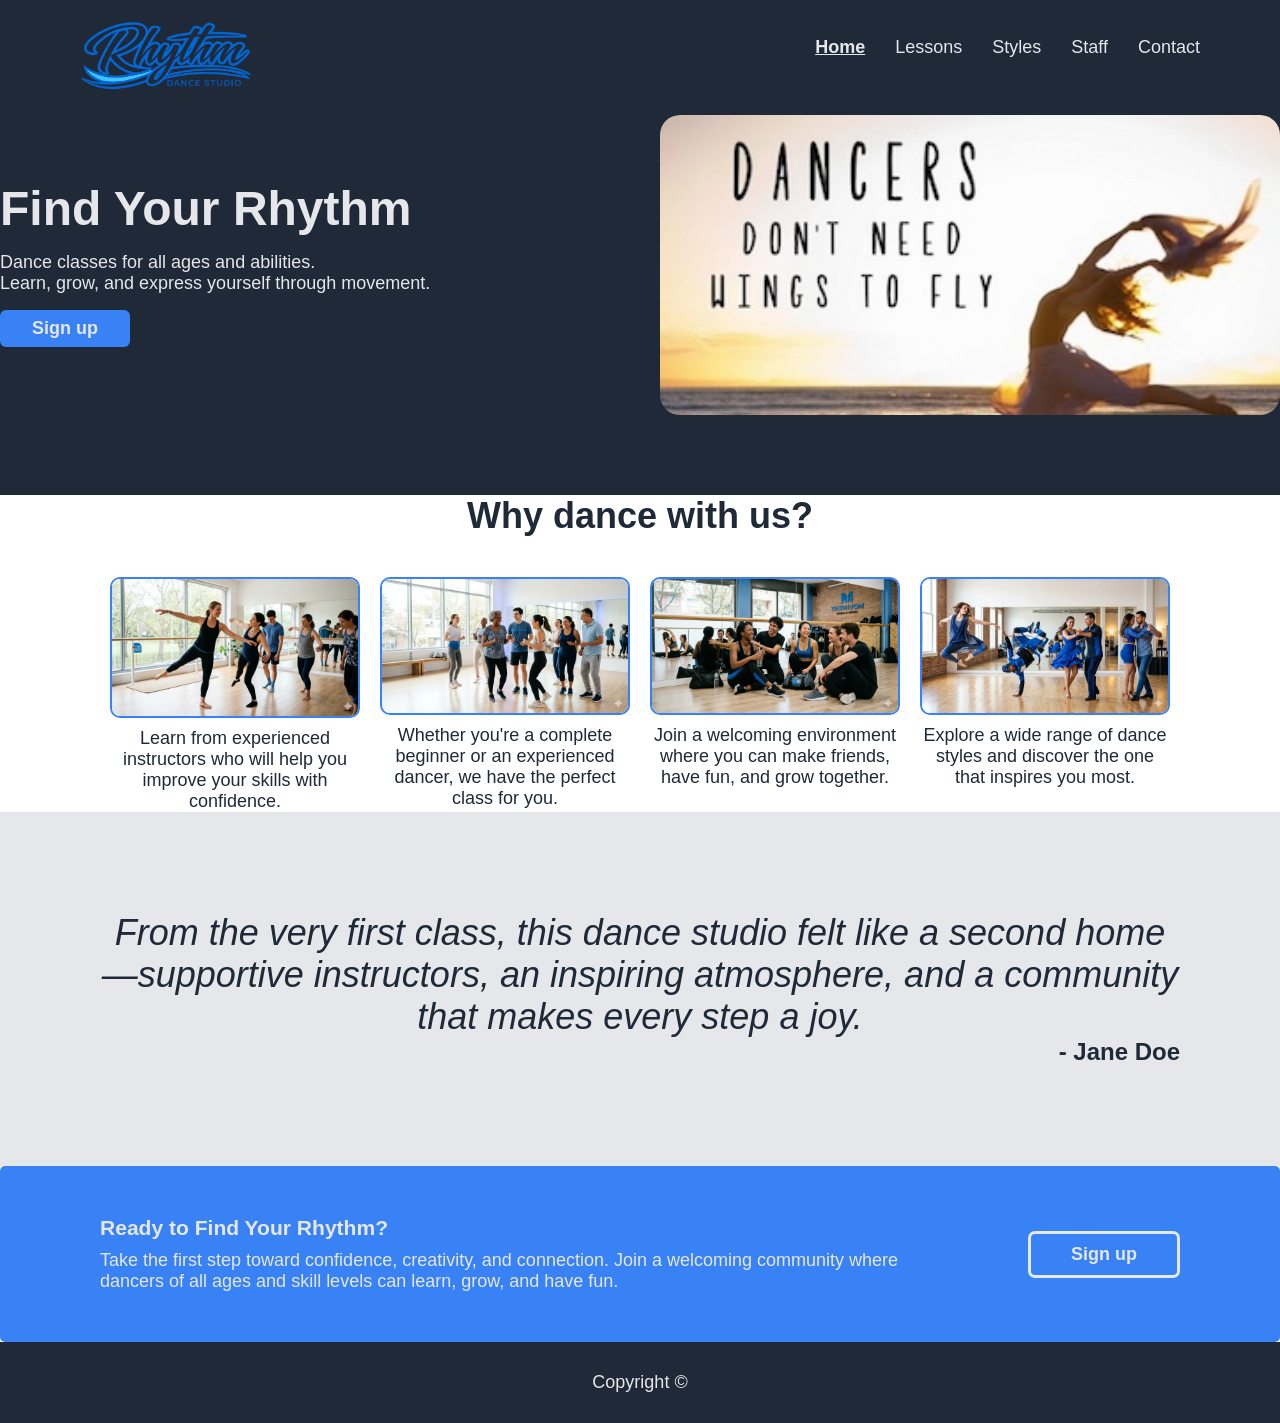
==== commit 05027dd5: "Merge branch 'master' into fix/lessons" ====
--- a/index.html
+++ b/index.html
@@ -7,7 +7,7 @@
     <link rel="stylesheet" href="css/reset.css" />
     <link rel="stylesheet" href="css/typography.css" />
     <link rel="stylesheet" href="css/style.css" />
-    <link rel="stylesheet" href="css/layout.css" />
+    <!-- <link rel="stylesheet" href="css/layout.css" /> -->
 
     <title>Rhythm Dance Studio</title>
   </head>
--- a/css/style.css
+++ b/css/style.css
@@ -1,7 +1,7 @@
 .quote-section {
-    background-color: var(--color-text-light);
-    justify-content:center;
-    padding: 10rem;
+  background-color: var(--color-text-light);
+  justify-content: center;
+  padding: 10rem;
 }
 
 .quote-section .text {
@@ -146,6 +146,15 @@
   display: flex;
   flex-direction: column;
   align-items: flex-start;
+
+  gap: 1.6rem;
+}
+
+.styles-page-content {
+  flex: 1;
+  display: flex;
+  flex-direction: column;
+  align-items: center;
 
   gap: 1.6rem;
 }
@@ -204,6 +213,7 @@
     max-width: 40rem;
   }
 }
+
 .feature img {
   width: 100%;
 
@@ -212,6 +222,7 @@
   border: 2px solid var(--color-primary);
   border-radius: 10px;
 }
+
 .feature figcaption {
   font-size: var(--size-normal);
   text-align: center;
@@ -298,29 +309,28 @@
   gap: 4rem;
 }
 
-.bio{
+.bio {
   text-align: justify;
   font-size: var(--size-normal);
 }
 
-.bio-header{
+.bio-header {
   display: flex;
   flex-direction: column;
   align-items: flex-start;
 }
 
 .bio-text {
-
   justify-content: center;
   align-items: center;
   padding: 2rem;
 }
 
-.name{
-  text-align: center;
-}
-
-.role{
+.name {
+  text-align: center;
+}
+
+.role {
   text-align: center;
 }
 
@@ -331,7 +341,6 @@
   border: 2px solid var(--color-primary);
 }
 
-
 .contact-icon {
   display: inline-block;
   width: 6rem;
@@ -344,14 +353,17 @@
   -webkit-mask-size: contain;
   mask-size: contain;
 }
+
 .contact-icon__location {
   -webkit-mask: url('../images/icons/map-pin.svg') no-repeat center;
   mask: url('../images/icons/map-pin.svg') no-repeat center;
 }
+
 .contact-icon__phone {
   -webkit-mask: url('../images/icons/phone.svg') no-repeat center;
   mask: url('../images/icons/phone.svg') no-repeat center;
 }
+
 .contact-icon__email {
   -webkit-mask: url('../images/icons/mail.svg') no-repeat center;
   mask: url('../images/icons/mail.svg') no-repeat center;
@@ -375,10 +387,12 @@
 
   text-align: center;
 }
+
 .contact-card__title {
   font-size: var(--size-big);
   font-weight: 700;
 }
+
 .contact-card__text {
   font-size: var(--size-normal);
   font-style: italic;
@@ -395,6 +409,9 @@
 }
 
 .contact-form-section {
+  display: flex;
+  justify-content: center;
+
   gap: 3rem;
 
   background-color: var(--color-text-light);
@@ -402,6 +419,7 @@
   padding-top: 6rem;
   padding-bottom: 6rem;
 }
+
 .contact-form-section picture {
   border: 1px solid var(--color-text);
   border-radius: 10px;
@@ -418,21 +436,26 @@
   border: 1px solid var(--color-primary);
   border-radius: 10px;
 }
+
 .contact-form,
 .name-email-wrapper {
   @media (max-width: 820px) {
     width: 100%;
   }
 }
+
 .contact-form .row-elements-equal-size {
   gap: 1rem;
 }
+
 .contact-form__message-wrapper {
   flex: 1;
 }
+
 .contact-form__message {
   height: 100%;
 }
+
 .contact-form .input-with-label {
   @media (max-width: 820px) {
     flex: 1;
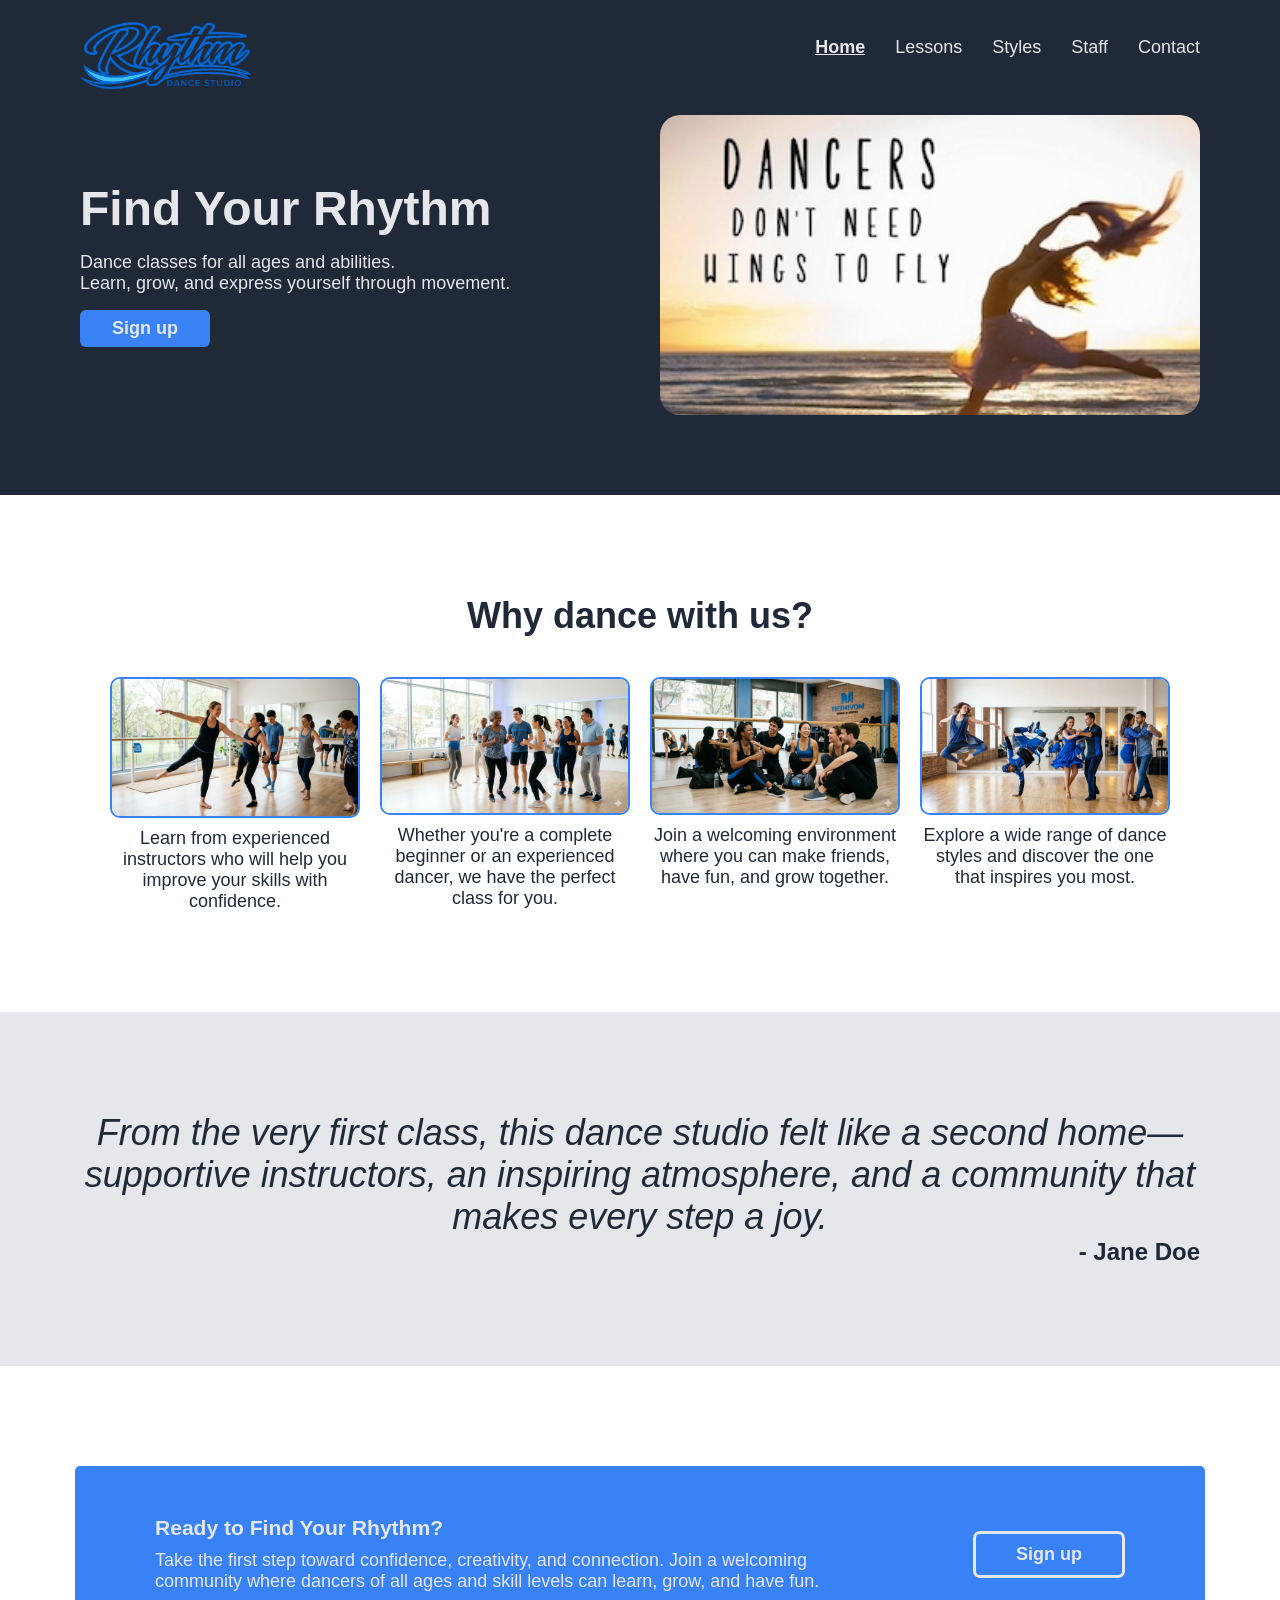
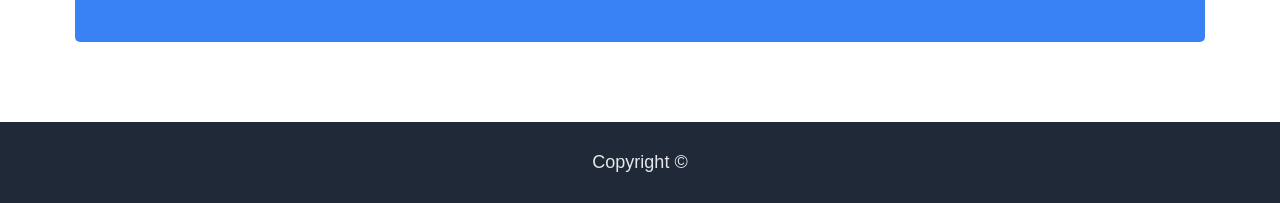
==== commit 8a207ec5: "Update index.html Co-authored-by: Juan Torres <54798626+JuanTorres93@users.noreply.github.com>" ====
--- a/index.html
+++ b/index.html
@@ -7,7 +7,7 @@
     <link rel="stylesheet" href="css/reset.css" />
     <link rel="stylesheet" href="css/typography.css" />
     <link rel="stylesheet" href="css/style.css" />
-    <!-- <link rel="stylesheet" href="css/layout.css" /> -->
+       <link rel="stylesheet" href="css/layout.css" />
 
     <title>Rhythm Dance Studio</title>
   </head>
--- a/css/style.css
+++ b/css/style.css
@@ -298,6 +298,7 @@
   list-style: none;
   display: flex;
   flex-direction: column;
+
   gap: 5rem;
   padding: 2rem;
 }
@@ -306,6 +307,7 @@
   display: flex;
   flex-direction: row;
   align-items: flex-start;
+
   gap: 4rem;
 }
 
@@ -323,22 +325,32 @@
 .bio-text {
   justify-content: center;
   align-items: center;
-  padding: 2rem;
-}
-
-.name {
-  text-align: center;
-}
-
-.role {
-  text-align: center;
-}
-
-.bio-picture {
-  width: 15rem;
-  height: 17.5rem;
+  padding-top: 0.5rem;
+}
+
+.picture-wrapper {
+  overflow: hidden;
+  width: 18rem;
+  height: 18rem;
   border-radius: 2rem;
   border: 2px solid var(--color-primary);
+}
+.picture-wrapper img {
+  object-fit: cover;
+  object-position: center;
+  width: 100%;
+  height: 100%;
+}
+
+.name {
+  margin-top: 1rem;
+  margin-bottom: 0.5rem;
+}
+
+.role {
+  opacity: 0.7;
+
+  font-size: var(--size-small);
 }
 
 .contact-icon {
--- a/css/layout.css
+++ b/css/layout.css
@@ -1,5 +1,5 @@
 .content-width {
-  /*max-width: 140rem;*/
+  max-width: 160rem;
   margin: 0 auto;
 }
 
@@ -11,6 +11,7 @@
 
   gap: 10rem;
 }
+
 .vertical-column.contact-page {
   gap: 3rem;
 }
@@ -29,41 +30,55 @@
     padding-right: 2rem;
   }
 }
+
 .sections-padding > section:not(.cta) {
   width: 100%;
 }
+
 .sections-padding > .cta {
   width: calc(100% - 15rem);
 }
+
 @media (max-width: 700px) {
   .sections-padding > .cta {
     width: 100%;
   }
 }
+
 .sections-padding + footer {
   margin-top: 8rem;
 }
+
 .sections-padding.contact-page + footer {
   margin-top: 3rem;
+}
+
+.styles-page {
+  padding-top: 5rem;
+  text-align: center;
 }
 
 .row-elements-equal-size {
   display: flex;
 }
+
 .row-elements-equal-size > * {
   max-width: 50%;
 }
+
 .row-elements-equal-size img {
   width: 100%;
   height: 100%;
   object-fit: cover;
 }
+
 .row-elements-equal-size.contact-form-section {
   @media (max-width: 820px) {
     flex-direction: column;
     align-items: center;
   }
 }
+
 .row-elements-equal-size.contact-form-section > * {
   @media (max-width: 820px) {
     flex-direction: column;
@@ -72,11 +87,13 @@
     max-width: 100%;
   }
 }
+
 .row-elements-equal-size.name-email-wrapper {
   @media (max-width: 820px) {
     flex-direction: column;
   }
 }
+
 .row-elements-equal-size.name-email-wrapper > * {
   @media (max-width: 820px) {
     max-width: 100%;
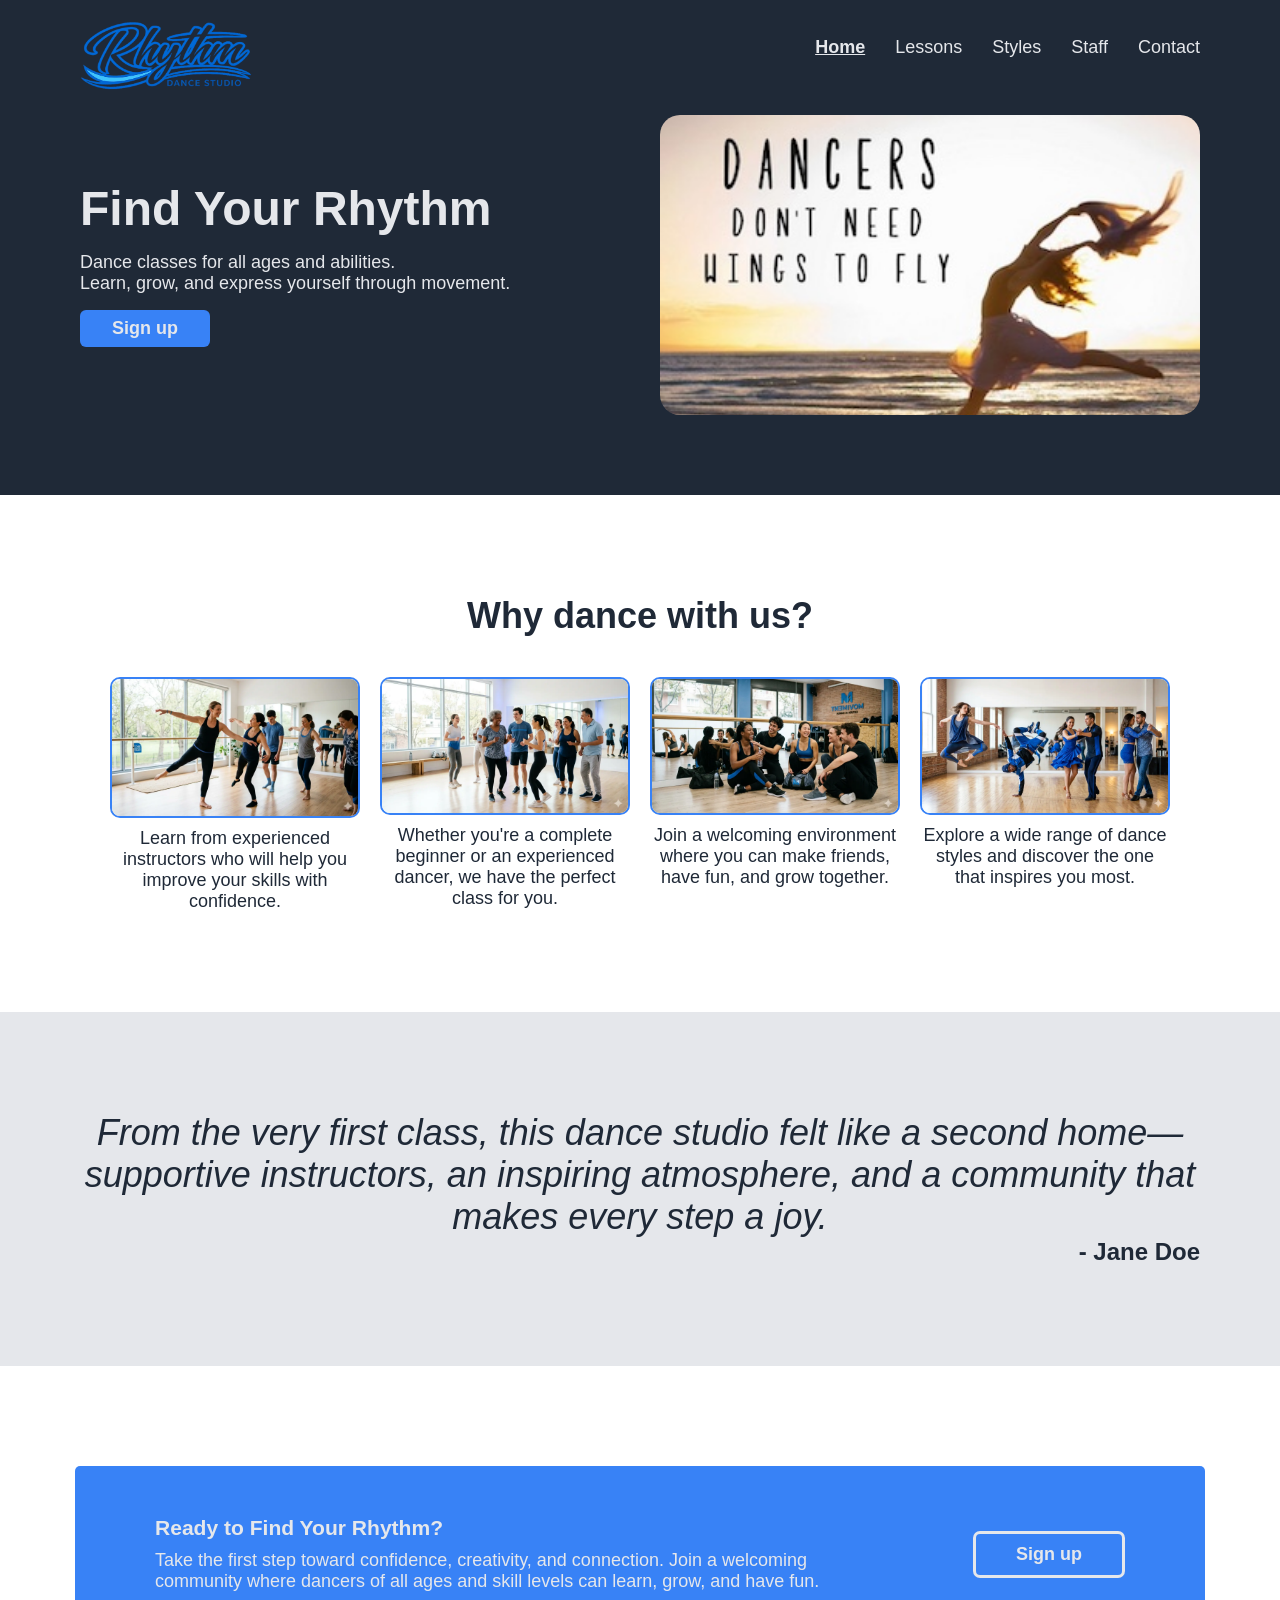
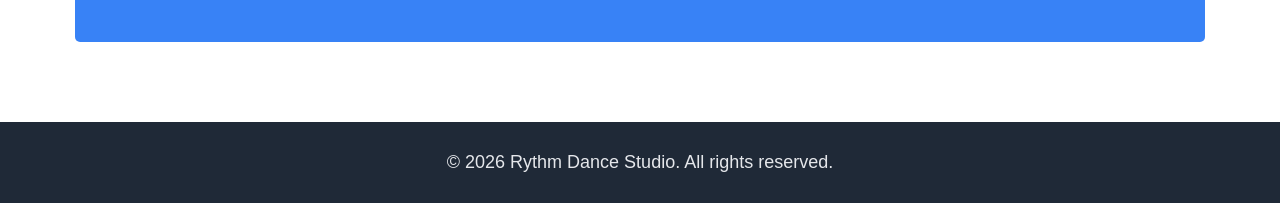
==== commit df5deb7f: "refactor: converted heavy images to webp format for better loading and UX." ====
--- a/index.html
+++ b/index.html
@@ -7,7 +7,7 @@
     <link rel="stylesheet" href="css/reset.css" />
     <link rel="stylesheet" href="css/typography.css" />
     <link rel="stylesheet" href="css/style.css" />
-       <link rel="stylesheet" href="css/layout.css" />
+    <link rel="stylesheet" href="css/layout.css" />
 
     <title>Rhythm Dance Studio</title>
   </head>
@@ -16,7 +16,11 @@
     <header>
       <nav class="header-navigation">
         <a href="./index.html">
-          <img src="./images/logo.png" alt="Rhythm Dance Studio" class="logo" />
+          <img
+            src="./images/logo.webp"
+            alt="Rhythm Dance Studio"
+            class="logo"
+          />
         </a>
         <div class="mobile-menu">
           <input type="checkbox" id="nav-toggle" class="nav-toggle" />
@@ -148,7 +152,9 @@
     </main>
 
     <footer class="footer">
-      <span class="footer__copyright">Copyright ©</span>
+      <span class="footer__copyright"
+        >© 2026 Rythm Dance Studio. All rights reserved.</span
+      >
     </footer>
   </body>
 </html>
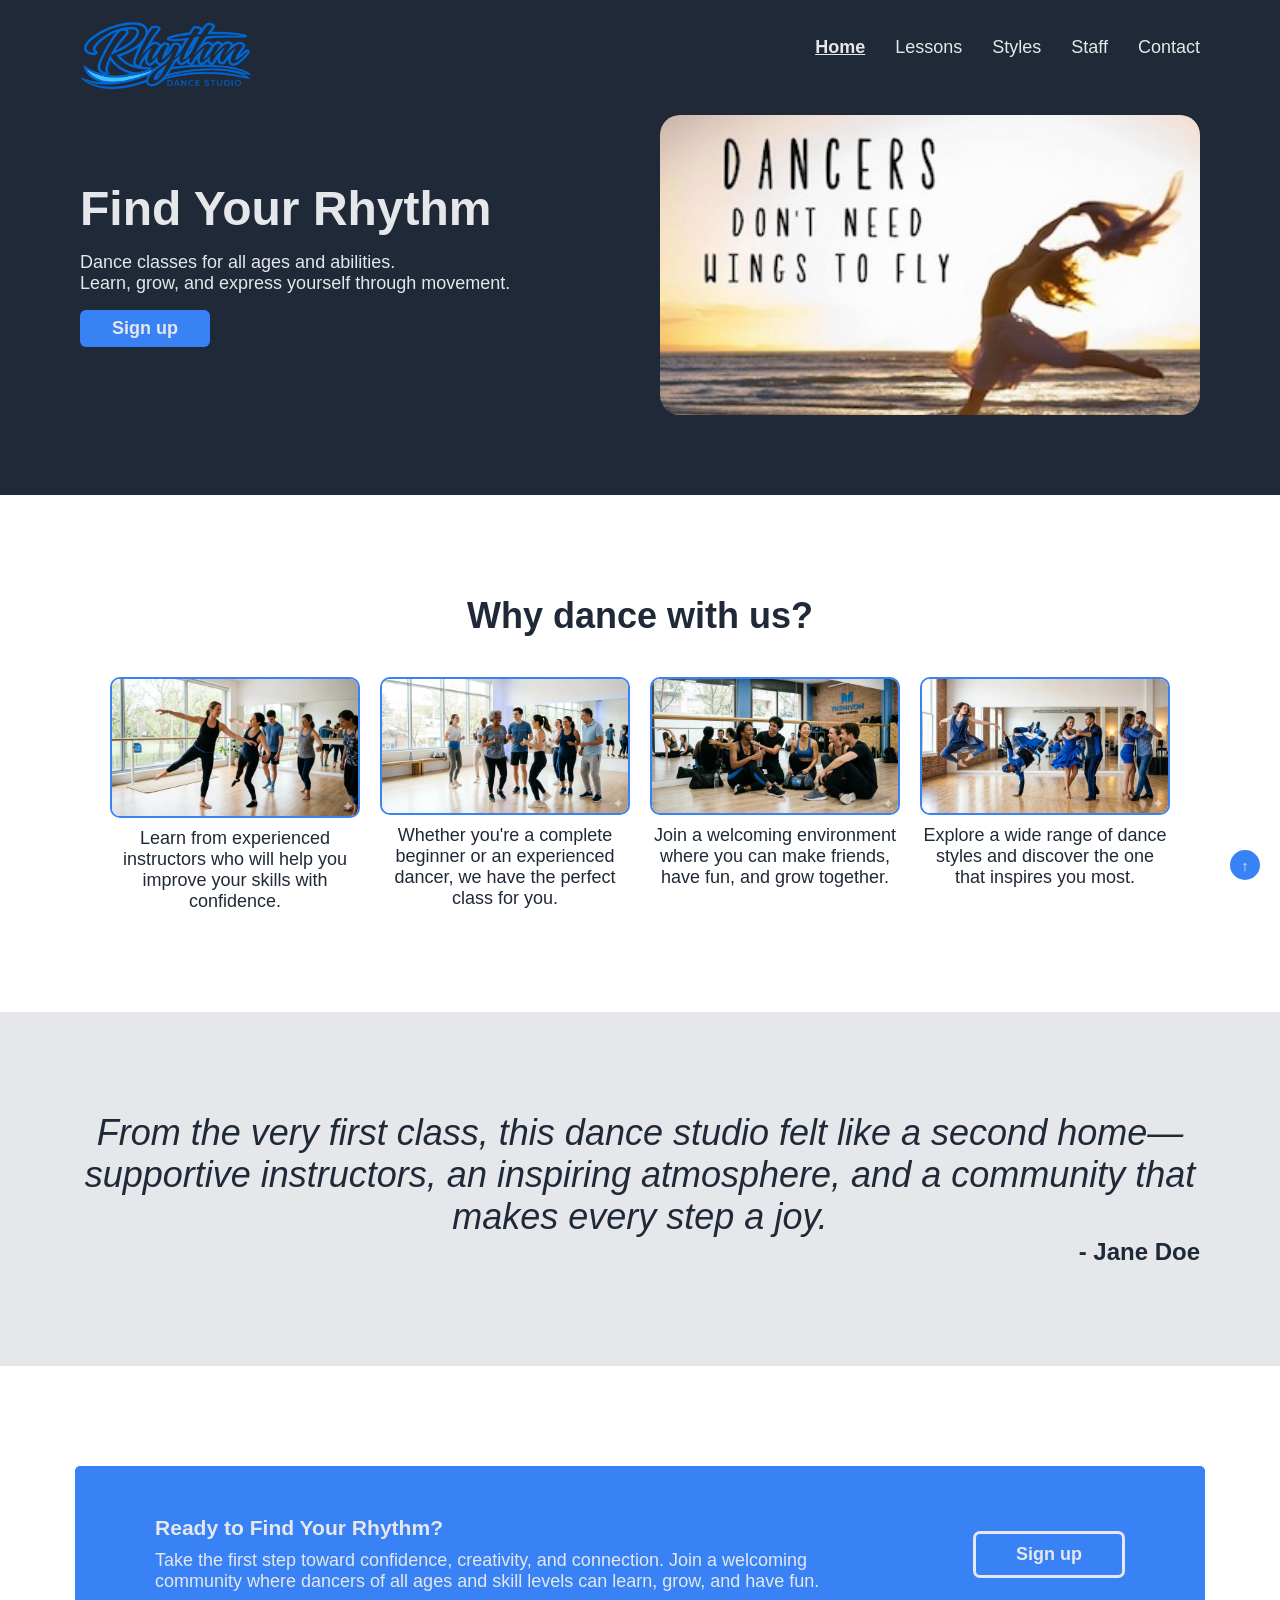
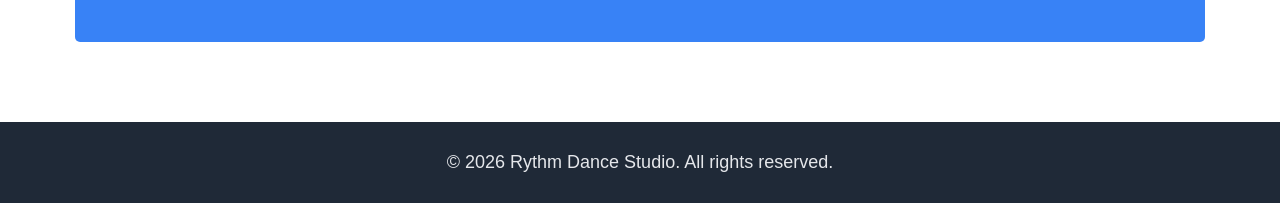
==== commit e82c5fa3: "feat: added back-to-top button to all pages" ====
--- a/index.html
+++ b/index.html
@@ -12,7 +12,7 @@
     <title>Rhythm Dance Studio</title>
   </head>
 
-  <body class="content-width">
+  <body id="top" class="content-width">
     <header>
       <nav class="header-navigation">
         <a href="./index.html">
@@ -149,6 +149,8 @@
 
         <button class="cta__button btn-primary">Sign up</button>
       </section>
+
+      <a href="#top" class="back-to-top"> ↑ </a>
     </main>
 
     <footer class="footer">
--- a/css/style.css
+++ b/css/style.css
@@ -299,8 +299,14 @@
   display: flex;
   flex-direction: column;
 
+  align-items: center;
+
   gap: 5rem;
   padding: 2rem;
+
+  @media (max-width: 580px) {
+    gap: 8rem;
+  }
 }
 
 .bio-item {
@@ -309,6 +315,13 @@
   align-items: flex-start;
 
   gap: 4rem;
+
+  @media (max-width: 580px) {
+    flex-direction: column;
+    align-items: center;
+
+    gap: 1rem;
+  }
 }
 
 .bio {
@@ -319,13 +332,15 @@
 .bio-header {
   display: flex;
   flex-direction: column;
-  align-items: flex-start;
+  align-items: center;
 }
 
 .bio-text {
   justify-content: center;
   align-items: center;
   padding-top: 0.5rem;
+
+  max-width: 70ch;
 }
 
 .picture-wrapper {
@@ -353,6 +368,13 @@
   font-size: var(--size-small);
 }
 
+.role,
+.name {
+  max-width: 15ch;
+  text-align: center;
+  hyphens: auto;
+}
+
 .contact-icon {
   display: inline-block;
   width: 6rem;
@@ -481,3 +503,25 @@
 
   gap: 0.5rem;
 }
+
+.back-to-top {
+  position: fixed;
+
+  right: 2rem;
+  bottom: 2rem;
+
+  display: flex;
+  justify-content: center;
+  align-items: center;
+
+  width: 3rem;
+  height: 3rem;
+
+  border-radius: 50%;
+
+  background-color: var(--color-primary);
+  color: var(--color-text-light);
+
+  font-size: 1.5rem;
+  text-decoration: none;
+}
